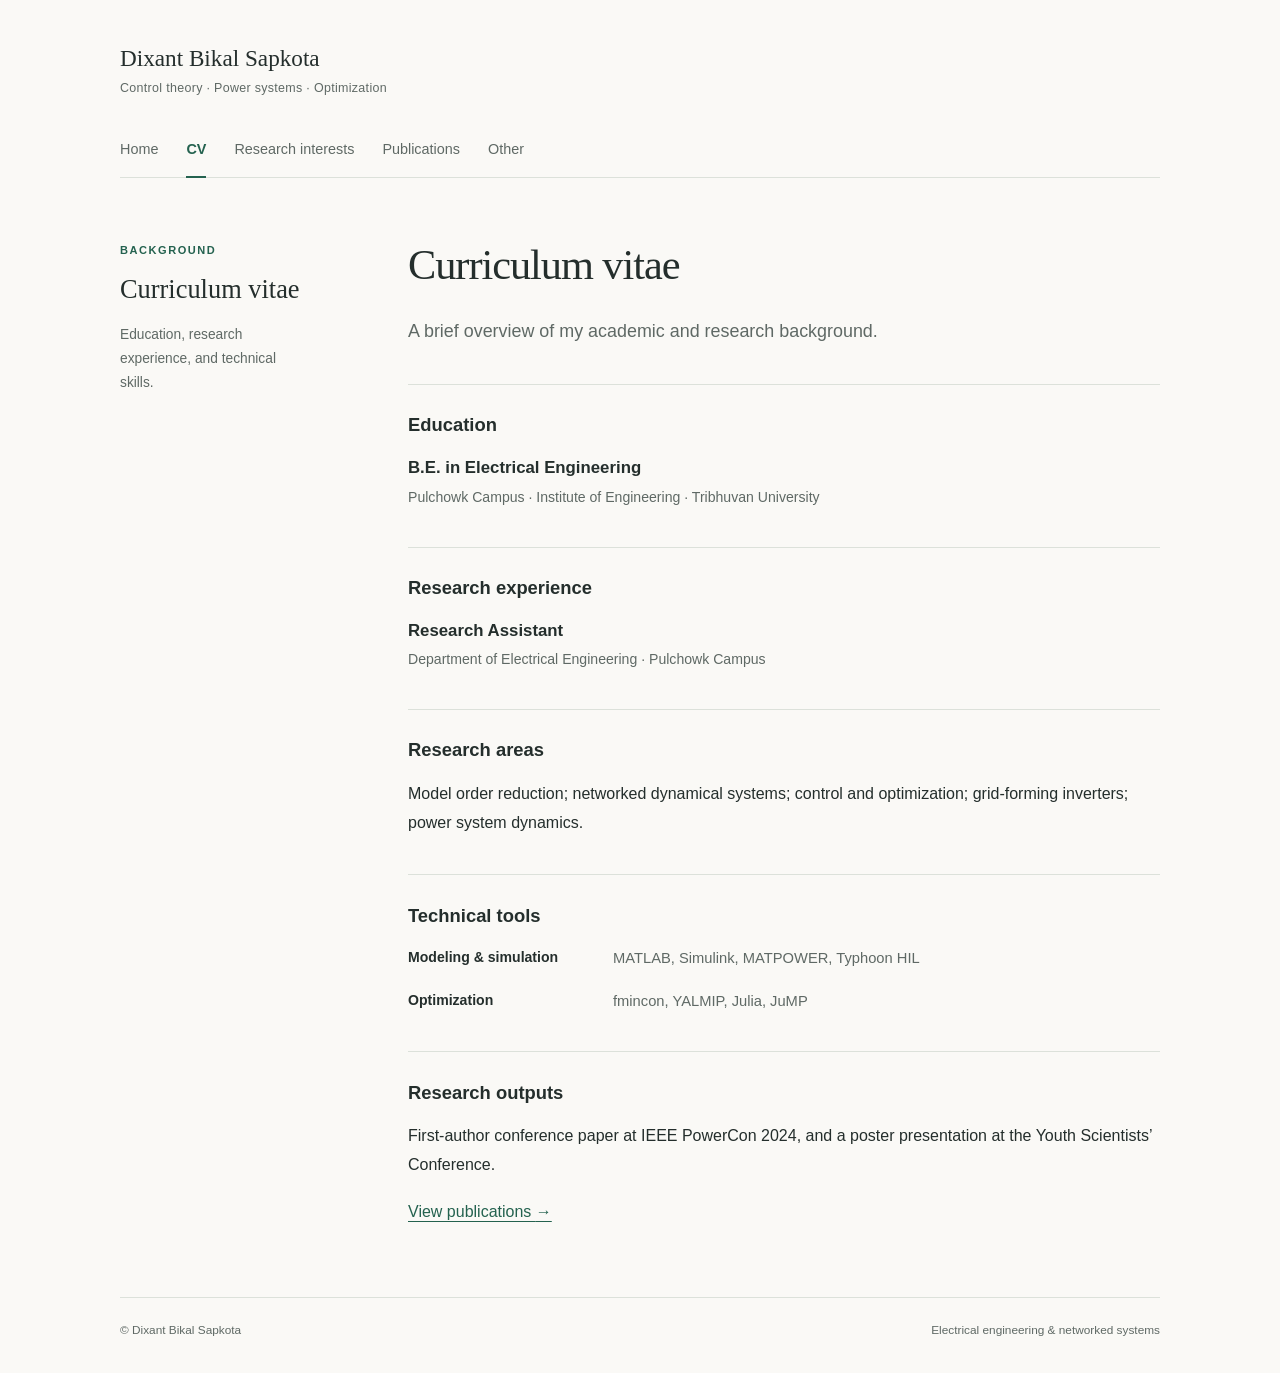
==== cv.html @ 137d362a "simpler website-research" ====
<!doctype html>
<html lang="en">
<head>
  <meta charset="utf-8">
  <meta name="viewport" content="width=device-width, initial-scale=1">
  <meta name="description" content="Education, research experience, and technical background of Dixant Bikal Sapkota.">
  <meta name="author" content="Dixant Bikal Sapkota">
  <meta name="theme-color" content="#faf9f6">
  <title>CV | Dixant Bikal Sapkota</title>
  <link rel="stylesheet" href="styles.css">
</head>
<body>
  <a class="skip-link" href="#main">Skip to content</a>
  <div class="site-shell">
    <header class="site-header">
      <a class="site-name" href="index.html">Dixant Bikal Sapkota<span class="site-subtitle">Control theory · Power systems · Optimization</span></a>
      <nav class="site-nav" aria-label="Main navigation">
        <a href="index.html">Home</a>
        <a href="cv.html" aria-current="page">CV</a>
        <a href="research.html">Research interests</a>
        <a href="publications.html">Publications</a>
        <a href="other.html">Other</a>
      </nav>
    </header>
    <main id="main" class="page-layout" tabindex="-1">
      <aside class="sidebar" aria-label="Page introduction">
        <p class="eyebrow">Background</p>
        <p class="sidebar-heading">Curriculum vitae</p>
        <p class="sidebar-text">Education, research experience, and technical skills.</p>
        <!-- EDIT: Upload files/cv.pdf and uncomment the link below.
        <a class="button" href="files/cv.pdf">Download CV (PDF) <span aria-hidden="true">↓</span></a>
        -->
      </aside>
      <div class="page-content">
        <h1>Curriculum vitae</h1>
        <p class="lead">A brief overview of my academic and research background.</p>
        <!-- EDIT: Add your current academic position and degree here, with dates. -->
        <section class="section" aria-labelledby="education-title">
          <h2 id="education-title">Education</h2>
          <div class="entry">
            <h3>B.E. in Electrical Engineering</h3>
            <p class="entry-meta">Pulchowk Campus · Institute of Engineering · Tribhuvan University</p>
            <!-- EDIT: Add attendance or graduation dates. -->
          </div>
        </section>
        <section class="section" aria-labelledby="experience-title">
          <h2 id="experience-title">Research experience</h2>
          <div class="entry">
            <h3>Research Assistant</h3>
            <p class="entry-meta">Department of Electrical Engineering · Pulchowk Campus</p>
            <!-- EDIT: Add verified start/end dates and responsibilities. -->
          </div>
        </section>
        <section class="section" aria-labelledby="areas-title">
          <h2 id="areas-title">Research areas</h2>
          <p>Model order reduction; networked dynamical systems; control and optimization; grid-forming inverters; power system dynamics.</p>
        </section>
        <section class="section" aria-labelledby="skills-title">
          <h2 id="skills-title">Technical tools</h2>
          <dl class="details-list">
            <div><dt>Modeling &amp; simulation</dt><dd>MATLAB, Simulink, MATPOWER, Typhoon HIL</dd></div>
            <div><dt>Optimization</dt><dd>fmincon, YALMIP, Julia, JuMP</dd></div>
          </dl>
        </section>
        <section class="section" aria-labelledby="outputs-title">
          <h2 id="outputs-title">Research outputs</h2>
          <p>First-author conference paper at IEEE PowerCon 2024, and a poster presentation at the Youth Scientists’ Conference.</p>
          <a href="publications.html">View publications <span aria-hidden="true">→</span></a>
        </section>
      </div>
    </main>
    <footer class="site-footer">
      <span>© Dixant Bikal Sapkota</span>
      <span>Electrical engineering &amp; networked systems</span>
      <!-- Optional: replace the second span with an email or academic profile link. -->
    </footer>
  </div>
</body>
</html>
---- styles.css ----
/* Shared styles for every page. No frameworks, external fonts, or JavaScript.
   Change the colors below to personalize the site. */
:root {
  --background: #faf9f6;
  --text: #242e2c;
  --muted: #5f6965;
  --accent: #24624f;
  --accent-dark: #184a3b;
  --line: #dce1da;
  --tint: #eef2eb;
}

* { box-sizing: border-box; }
html { scroll-padding-top: 1.5rem; }
body {
  margin: 0;
  background: var(--background);
  color: var(--text);
  font-family: -apple-system, BlinkMacSystemFont, "Segoe UI", Arial, sans-serif;
  font-size: 16px;
  line-height: 1.8;
  -webkit-font-smoothing: antialiased;
}
::selection { background: #dce9de; color: var(--text); }
a { color: var(--accent); text-underline-offset: 4px; }
a:hover { color: var(--accent-dark); }
a:focus-visible {
  outline: 2px solid var(--accent);
  outline-offset: 5px;
  border-radius: 2px;
}
p { margin: 0 0 1.15rem; }
strong { font-weight: 600; }
h1, h2, h3 { margin: 0; font-weight: 500; }
h1, .site-name, .profile-name, .sidebar-heading {
  font-family: Georgia, "Times New Roman", serif;
}
h1 {
  margin-bottom: 1.5rem;
  font-size: clamp(2rem, 3.4vw, 2.65rem);
  line-height: 1.25;
  letter-spacing: -.025em;
  text-wrap: balance;
}
h1 em { color: var(--accent); font-weight: 400; }
h2 { margin-bottom: 1rem; font-size: 1.15rem; font-weight: 650; line-height: 1.5; }
h3 { margin-bottom: .35rem; font-size: 1.05rem; font-weight: 600; line-height: 1.5; }
sub { line-height: 0; }
.site-shell { width: min(1040px, calc(100% - 80px)); margin: 0 auto; }
.site-header { padding: 42px 0 0; border-bottom: 1px solid var(--line); }
.site-name { display: inline-block; color: var(--text); font-size: 1.45rem; line-height: 1.4; text-decoration: none; }
.site-name:hover { color: var(--accent); }
.site-subtitle {
  display: block;
  margin-top: .3rem;
  color: var(--muted);
  font-family: -apple-system, BlinkMacSystemFont, "Segoe UI", Arial, sans-serif;
  font-size: .78rem;
  letter-spacing: .025em;
  line-height: 1.6;
}
.site-nav { display: flex; flex-wrap: wrap; gap: 8px 28px; margin-top: 25px; }
.site-nav a { position: relative; padding: 10px 0 14px; color: var(--muted); font-size: .9rem; text-decoration: none; }
.site-nav a:hover, .site-nav a[aria-current="page"] { color: var(--accent); }
.site-nav a[aria-current="page"] { font-weight: 600; }
.site-nav a[aria-current="page"]::after { position: absolute; right: 0; bottom: -1px; left: 0; height: 2px; background: var(--accent); content: ""; }
.page-layout { display: grid; grid-template-columns: 220px minmax(0, 1fr); gap: 68px; padding: 60px 0 70px; min-height: 62vh; }
.sidebar { padding-top: 4px; }
.monogram {
  display: grid;
  place-items: center;
  width: 112px;
  height: 112px;
  margin-bottom: 27px;
  border: 1px solid #d6dfd2;
  border-radius: 50%;
  background: var(--tint);
  color: var(--accent);
  font-family: Georgia, "Times New Roman", serif;
  font-size: 2.35rem;
  letter-spacing: -.035em;
}
.profile-photo { display: block; width: 176px; max-width: 100%; height: 176px; margin-bottom: 27px; border-radius: 8px; object-fit: cover; }
.eyebrow { margin-bottom: .8rem; color: var(--accent); font-size: .69rem; font-weight: 650; letter-spacing: .14em; line-height: 1.6; text-transform: uppercase; }
.profile-name { margin-bottom: .85rem; font-size: 1.75rem; line-height: 1.25; letter-spacing: -.02em; }
.sidebar-heading { margin-bottom: 1rem; font-size: 1.65rem; line-height: 1.3; }
.sidebar-text { max-width: 23ch; color: var(--muted); font-size: .86rem; line-height: 1.75; }
.page-content { min-width: 0; }
.lead { color: var(--muted); font-size: 1.12rem; line-height: 1.8; }
.link-row { display: flex; flex-wrap: wrap; align-items: center; gap: 15px 25px; margin: 1.9rem 0 2.5rem; }
.button { display: inline-flex; align-items: center; justify-content: space-between; gap: 16px; padding: 9px 16px; border: 1px solid var(--accent); border-radius: 4px; color: var(--accent); font-size: .86rem; font-weight: 600; text-decoration: none; }
.button:hover { background: var(--accent); color: #fff; }
.text-link { font-size: .9rem; }
.focus-note { padding: 1.35rem 1.5rem; border-left: 2px solid var(--accent); background: var(--tint); }
.focus-note h2 { margin-bottom: .45rem; color: var(--accent-dark); font-size: .9rem; }
.focus-note p { margin: 0; color: var(--muted); font-size: .9rem; line-height: 1.8; }
.section { margin-top: 2.3rem; padding-top: 1.65rem; border-top: 1px solid var(--line); }
.entry + .entry { margin-top: 1.6rem; }
.entry-meta { margin-bottom: .7rem; color: var(--muted); font-size: .88rem; line-height: 1.7; }
.topic-list, .question-list { margin: .8rem 0 0; padding-left: 1.3rem; }
.topic-list li, .question-list li { padding-left: .35rem; margin-bottom: .75rem; }
.topic-list li::marker, .question-list li::marker { color: var(--accent); }
.details-list { margin: 0; }
.details-list > div { display: grid; grid-template-columns: 185px minmax(0, 1fr); gap: 20px; margin-bottom: 1rem; }
.details-list dt { font-size: .88rem; font-weight: 600; }
.details-list dd { margin: 0; color: var(--muted); font-size: .92rem; }
.publication { display: grid; grid-template-columns: 52px minmax(0, 1fr); gap: 22px; }
.publication + .publication { margin-top: 2rem; }
.publication-year { padding-top: .1rem; color: var(--accent); font-size: .84rem; font-weight: 600; }
.publication p:last-child { margin-bottom: 0; }
.publication-links { display: flex; flex-wrap: wrap; gap: 18px; margin-top: .8rem; font-size: .85rem; }
.end-link { margin: 2.5rem 0 0; font-size: .9rem; }
.site-footer { display: flex; flex-wrap: wrap; justify-content: space-between; gap: 8px 24px; padding: 22px 0 32px; border-top: 1px solid var(--line); color: var(--muted); font-size: .74rem; }
.skip-link { position: fixed; top: 12px; left: 12px; z-index: 10; padding: 8px 16px; transform: translateY(-180%); background: var(--background); border: 1px solid var(--accent); }
.skip-link:focus { transform: translateY(0); }

@media (max-width: 800px) {
  .site-shell { width: calc(100% - 48px); }
  .page-layout { grid-template-columns: 170px minmax(0, 1fr); gap: 35px; }
  .sidebar-heading { font-size: 1.4rem; }
  .details-list > div { grid-template-columns: 1fr; gap: 2px; }
}
@media (max-width: 600px) {
  .site-shell { width: calc(100% - 40px); }
  .site-header { padding-top: 28px; }
  .site-name { font-size: 1.3rem; }
  .site-subtitle { font-size: .7rem; }
  .site-nav { gap: 2px 22px; margin-top: 18px; }
  .site-nav a { font-size: .82rem; padding: 9px 0 11px; }
  .page-layout { grid-template-columns: 1fr; gap: 30px; padding: 34px 0 46px; }
  .sidebar { padding: 0 0 25px; border-bottom: 1px solid var(--line); }
  .sidebar-text { max-width: 40ch; margin-bottom: 0; }
  .monogram { float: right; width: 74px; height: 74px; margin: 0 0 10px 18px; font-size: 1.65rem; }
  .profile-name { font-size: 1.5rem; }
  .profile-name br { display: none; }
  .profile-name br::after { content: " "; }
  .profile-photo { float: right; width: 86px; height: 100px; margin: 0 0 12px 16px; }
  h1 { font-size: 2rem; }
  .lead { font-size: 1.05rem; }
  .section { margin-top: 1.8rem; padding-top: 1.4rem; }
  .publication { grid-template-columns: 1fr; gap: 5px; }
  .focus-note { padding: 1rem 1.2rem; }
  .site-footer { flex-direction: column; }
}

@media print {
  body { background: #fff; color: #000; font-size: 11pt; }
  .site-shell { width: 100%; }
  .site-header { padding-top: 0; }
  .site-nav, .sidebar, .skip-link, .link-row, .end-link { display: none; }
  .page-layout { display: block; padding: 24px 0; min-height: 0; }
  .site-footer { padding: 12px 0; }
  h1 { font-size: 24pt; }
  h2, h3 { break-after: avoid; }
  .entry, .publication { break-inside: avoid; }
  a { color: inherit; }
}
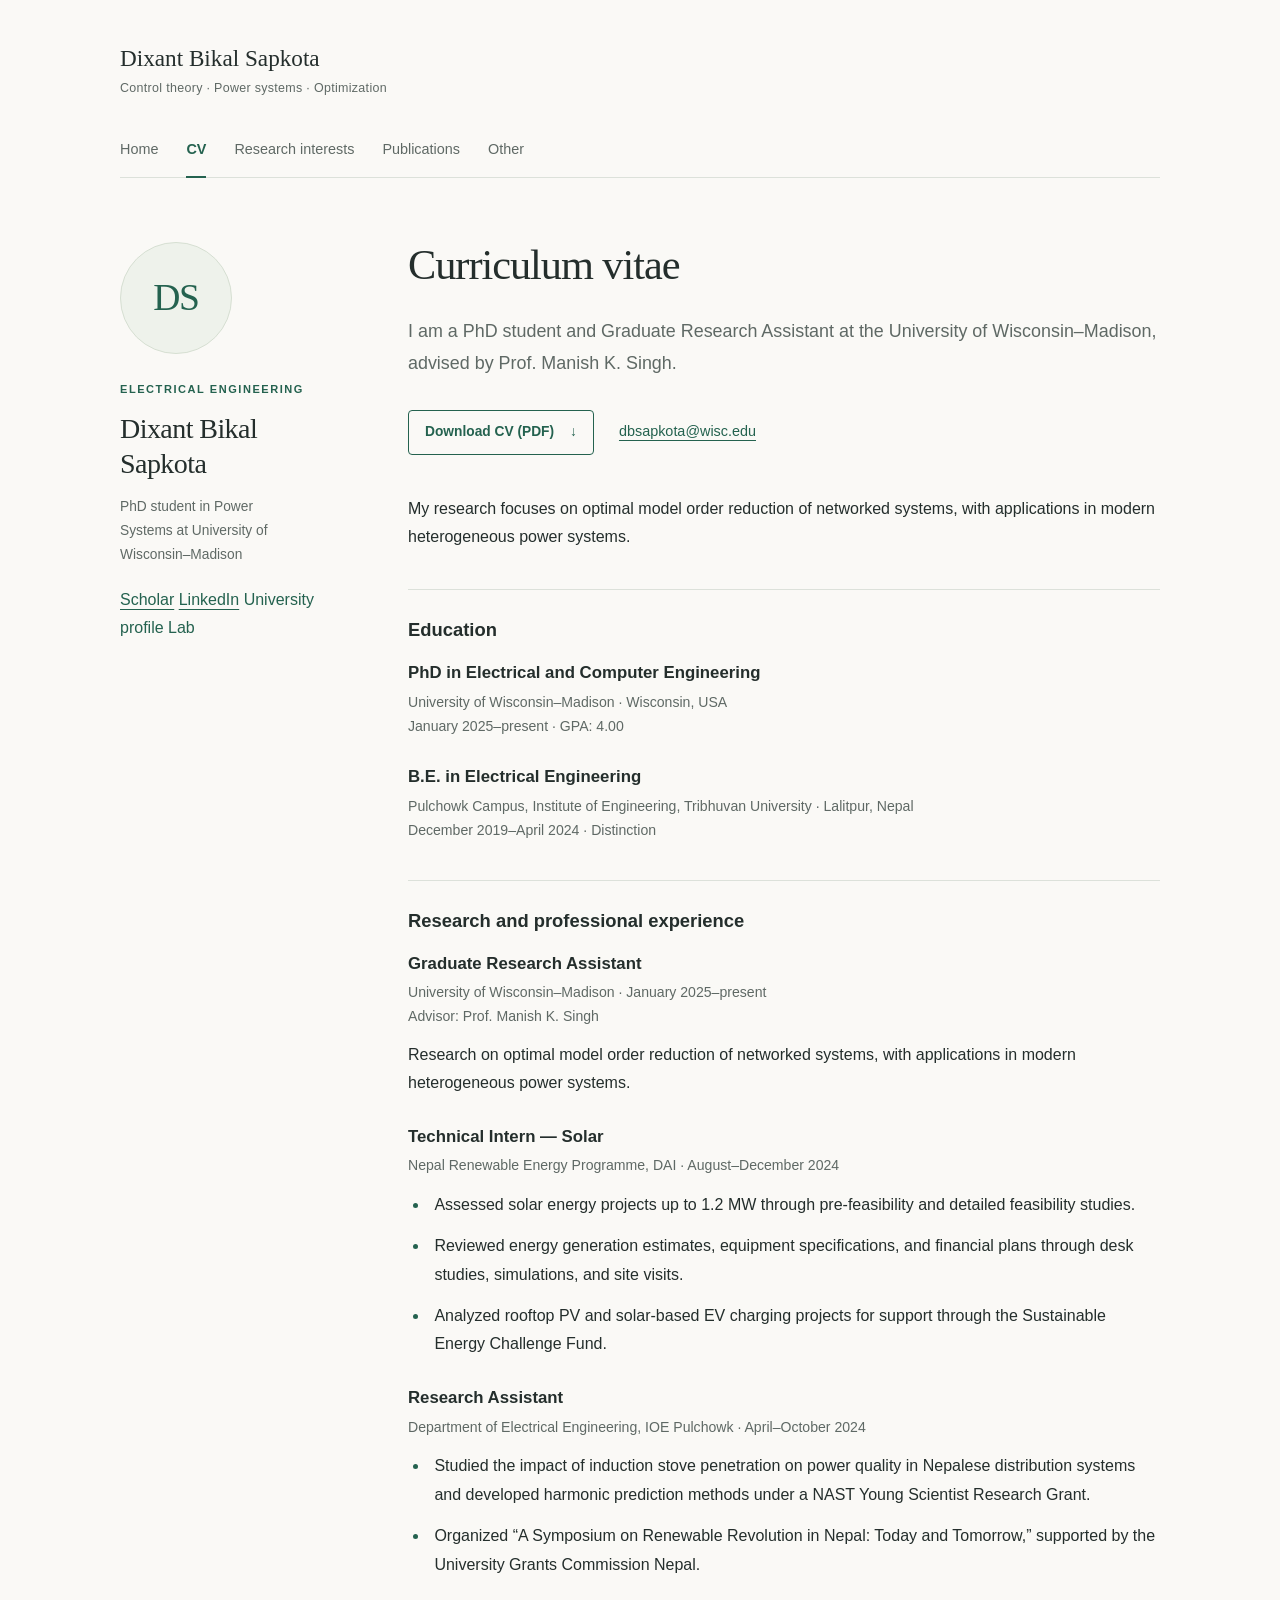
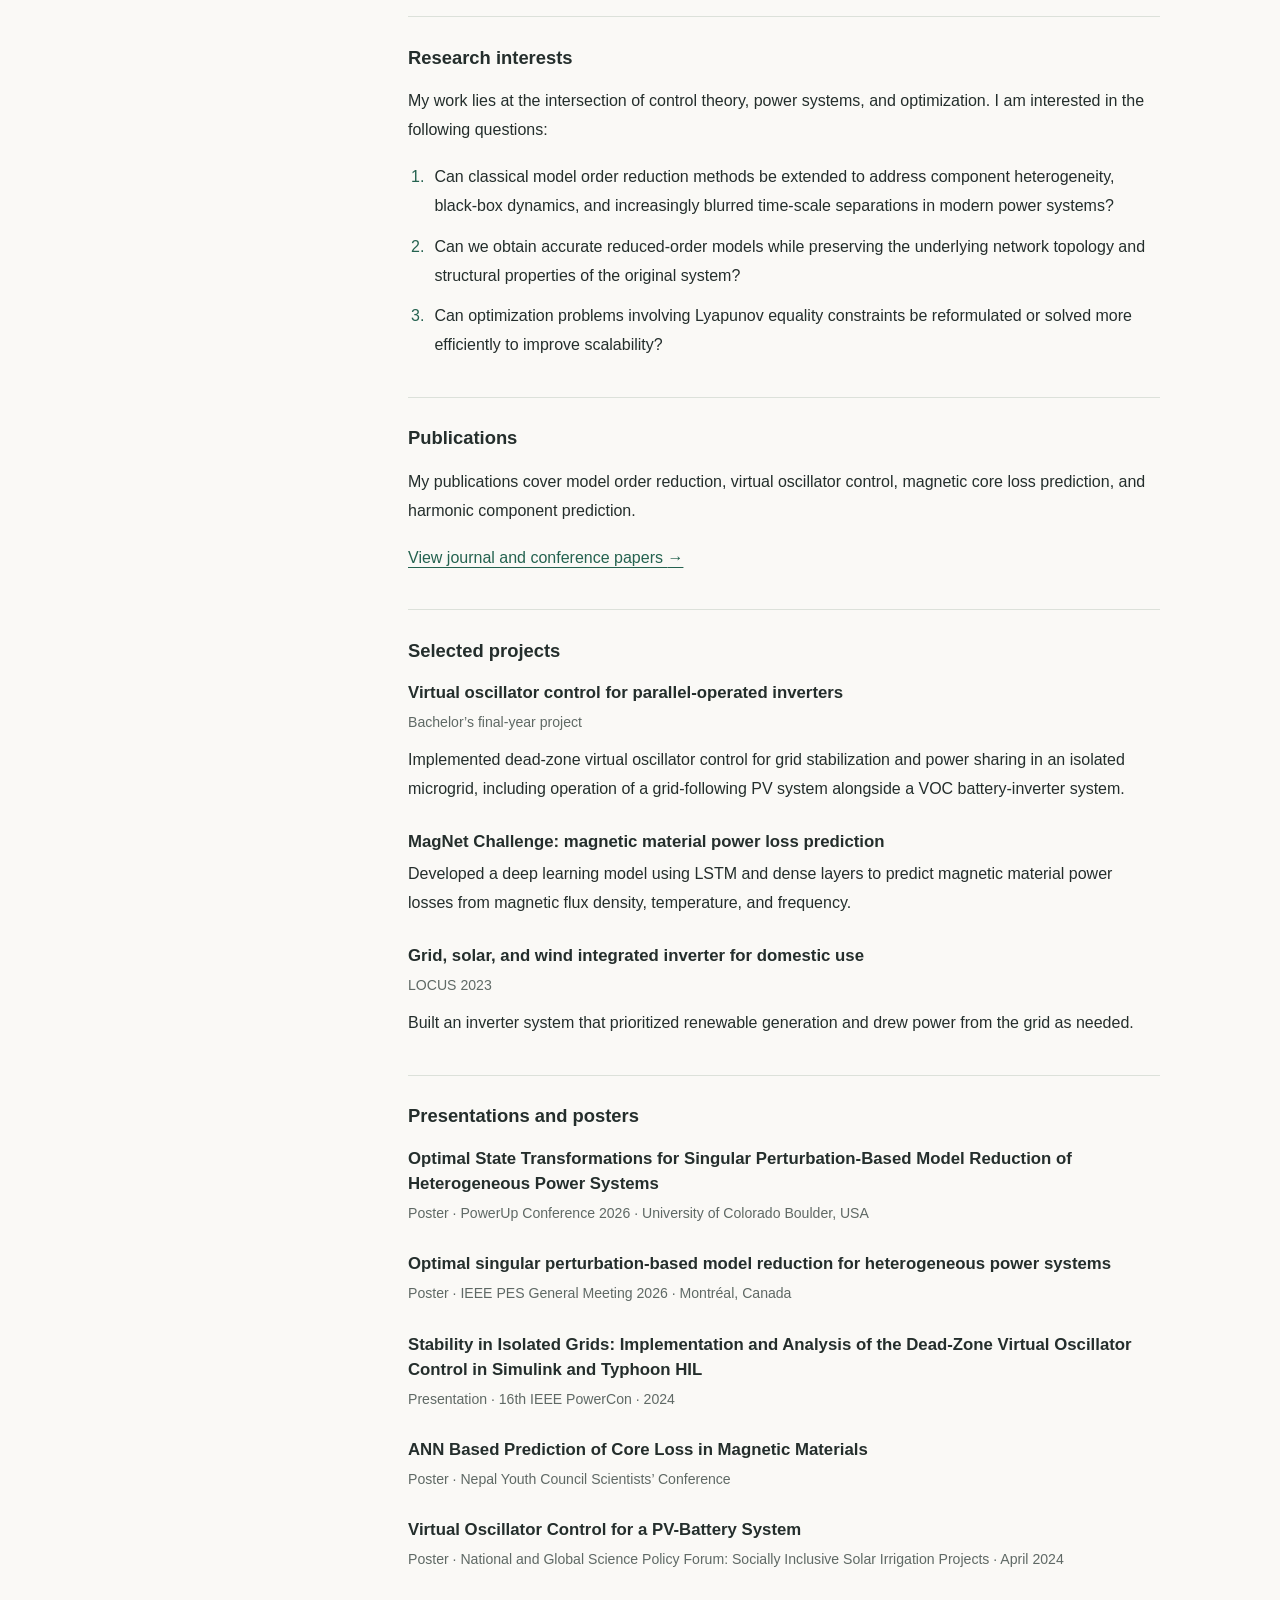
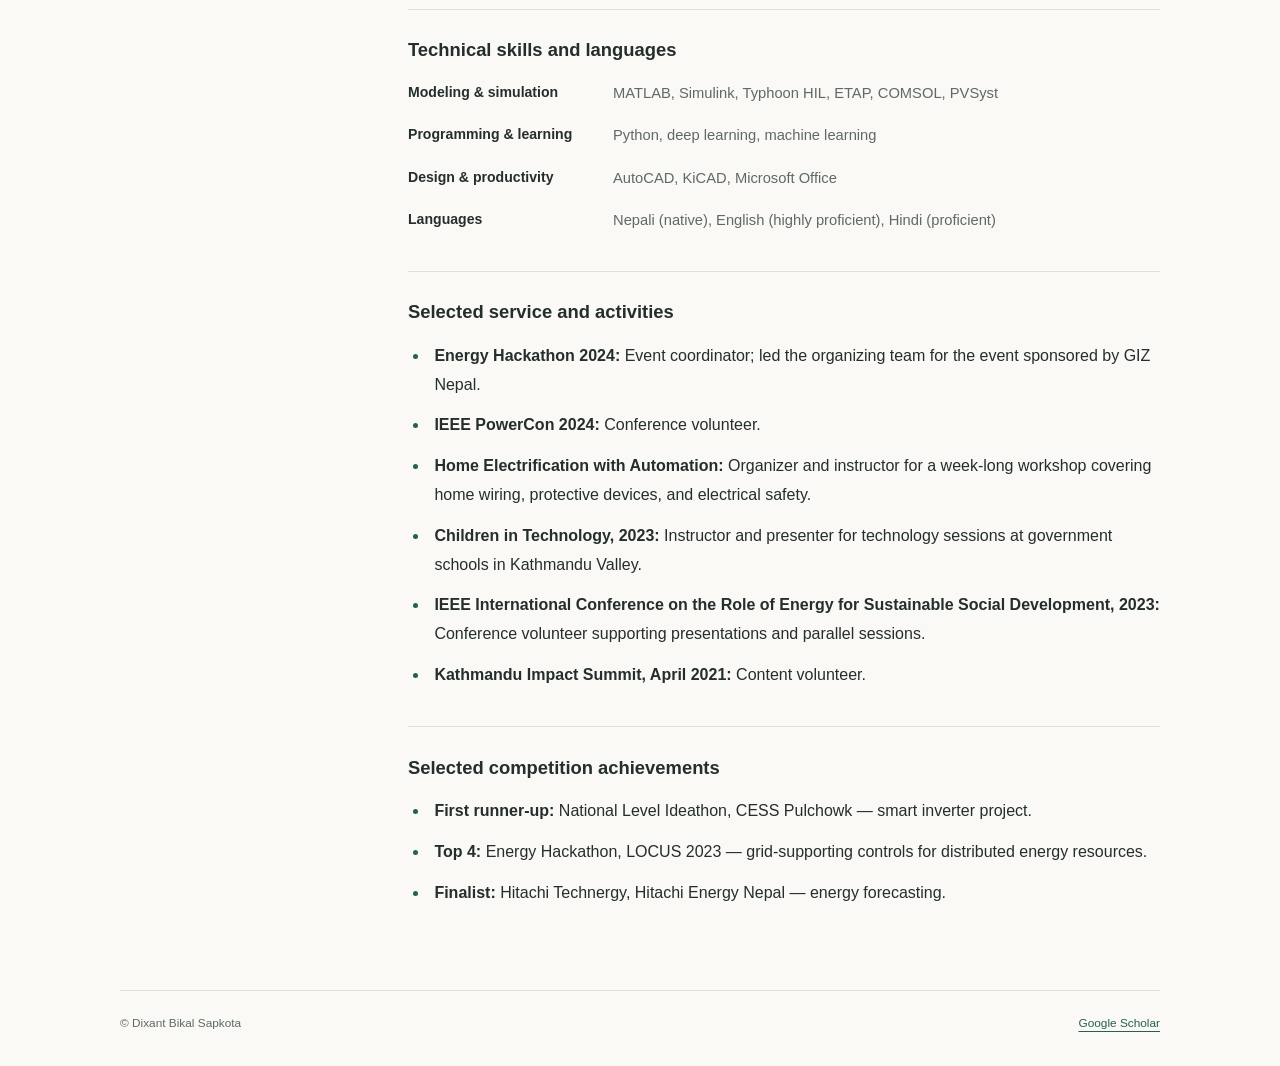
==== commit e298e273: "Cv and publications updated" ====
--- a/cv.html
+++ b/cv.html
@@ -3,7 +3,7 @@
 <head>
   <meta charset="utf-8">
   <meta name="viewport" content="width=device-width, initial-scale=1">
-  <meta name="description" content="Education, research experience, and technical background of Dixant Bikal Sapkota.">
+  <meta name="description" content="CV of Dixant Bikal Sapkota, PhD student and Graduate Research Assistant at the University of Wisconsin–Madison.">
   <meta name="author" content="Dixant Bikal Sapkota">
   <meta name="theme-color" content="#faf9f6">
   <title>CV | Dixant Bikal Sapkota</title>
@@ -23,56 +23,153 @@
       </nav>
     </header>
     <main id="main" class="page-layout" tabindex="-1">
-      <aside class="sidebar" aria-label="Page introduction">
-        <p class="eyebrow">Background</p>
-        <p class="sidebar-heading">Curriculum vitae</p>
-        <p class="sidebar-text">Education, research experience, and technical skills.</p>
-        <!-- EDIT: Upload files/cv.pdf and uncomment the link below.
-        <a class="button" href="files/cv.pdf">Download CV (PDF) <span aria-hidden="true">↓</span></a>
-        -->
+      <aside class="sidebar" aria-label="About Dixant Bikal Sapkota">
+        <div class="monogram" aria-hidden="true">DS</div>
+        <p class="eyebrow">Electrical engineering</p>
+        <p class="profile-name">Dixant Bikal<br> Sapkota</p>
+        <p class="sidebar-text">PhD student in Power Systems at University of Wisconsin–Madison</p>
+        <nav class="profile-links" aria-label="Academic profiles">
+          <a href="https://scholar.google.com/citations?user=Jhl7F5cAAAAJ&amp;hl=en">Scholar</a>
+          <a href="https://www.linkedin.com/in/dixantbsapkota/">LinkedIn</a>
+          <!-- EDIT: Add href="YOUR_UNIVERSITY_PROFILE_URL" to the next anchor.
+          Remove class="placeholder-link", role="link", aria-disabled, and title. -->
+          <a class="placeholder-link" role="link" aria-disabled="true" title="Add your UW–Madison profile URL">University profile</a>
+          <!-- EDIT: Add href="YOUR_LAB_URL" to the next anchor.
+          Remove class="placeholder-link", role="link", aria-disabled, and title. -->
+          <a class="placeholder-link" role="link" aria-disabled="true" title="Add your lab URL">Lab</a>
+        </nav>
+        <!-- Optional photo: replace the monogram with
+        <img class="profile-photo" src="images/profile.jpg" alt="Dixant Bikal Sapkota" width="176" height="176">
+        and upload images/profile.jpg. -->
       </aside>
       <div class="page-content">
         <h1>Curriculum vitae</h1>
-        <p class="lead">A brief overview of my academic and research background.</p>
-        <!-- EDIT: Add your current academic position and degree here, with dates. -->
+        <p class="lead">I am a PhD student and Graduate Research Assistant at the University of Wisconsin–Madison, advised by Prof. Manish K. Singh.</p>
+        <div class="link-row"><a class="button" href="files/cv.pdf">Download CV (PDF) <span aria-hidden="true">↓</span></a> <a class="text-link" href="mailto:dbsapkota@wisc.edu">dbsapkota@wisc.edu</a></div>
+        <p>My research focuses on optimal model order reduction of networked systems, with applications in modern heterogeneous power systems.</p>
         <section class="section" aria-labelledby="education-title">
           <h2 id="education-title">Education</h2>
           <div class="entry">
+            <h3>PhD in Electrical and Computer Engineering</h3>
+            <p class="entry-meta">University of Wisconsin–Madison · Wisconsin, USA<br>January 2025–present · GPA: 4.00</p>
+          </div>
+          <div class="entry">
             <h3>B.E. in Electrical Engineering</h3>
-            <p class="entry-meta">Pulchowk Campus · Institute of Engineering · Tribhuvan University</p>
-            <!-- EDIT: Add attendance or graduation dates. -->
+            <p class="entry-meta">Pulchowk Campus, Institute of Engineering, Tribhuvan University · Lalitpur, Nepal<br>December 2019–April 2024 · Distinction</p>
           </div>
         </section>
         <section class="section" aria-labelledby="experience-title">
-          <h2 id="experience-title">Research experience</h2>
+          <h2 id="experience-title">Research and professional experience</h2>
+          <div class="entry">
+            <h3>Graduate Research Assistant</h3>
+            <p class="entry-meta">University of Wisconsin–Madison · January 2025–present<br>Advisor: Prof. Manish K. Singh</p>
+            <p>Research on optimal model order reduction of networked systems, with applications in modern heterogeneous power systems.</p>
+          </div>
+          <div class="entry">
+            <h3>Technical Intern — Solar</h3>
+            <p class="entry-meta">Nepal Renewable Energy Programme, DAI · August–December 2024</p>
+            <ul class="topic-list">
+              <li>Assessed solar energy projects up to 1.2 MW through pre-feasibility and detailed feasibility studies.</li>
+              <li>Reviewed energy generation estimates, equipment specifications, and financial plans through desk studies, simulations, and site visits.</li>
+              <li>Analyzed rooftop PV and solar-based EV charging projects for support through the Sustainable Energy Challenge Fund.</li>
+            </ul>
+          </div>
           <div class="entry">
             <h3>Research Assistant</h3>
-            <p class="entry-meta">Department of Electrical Engineering · Pulchowk Campus</p>
-            <!-- EDIT: Add verified start/end dates and responsibilities. -->
+            <p class="entry-meta">Department of Electrical Engineering, IOE Pulchowk · April–October 2024</p>
+            <ul class="topic-list">
+              <li>Studied the impact of induction stove penetration on power quality in Nepalese distribution systems and developed harmonic prediction methods under a NAST Young Scientist Research Grant.</li>
+              <li>Organized “A Symposium on Renewable Revolution in Nepal: Today and Tomorrow,” supported by the University Grants Commission Nepal.</li>
+            </ul>
           </div>
         </section>
-        <section class="section" aria-labelledby="areas-title">
-          <h2 id="areas-title">Research areas</h2>
-          <p>Model order reduction; networked dynamical systems; control and optimization; grid-forming inverters; power system dynamics.</p>
+        <section class="section" aria-labelledby="research-title">
+          <h2 id="research-title">Research interests</h2>
+          <p>My work lies at the intersection of control theory, power systems, and optimization. I am interested in the following questions:</p>
+          <ol class="question-list">
+            <li>Can classical model order reduction methods be extended to address component heterogeneity, black-box dynamics, and increasingly blurred time-scale separations in modern power systems?</li>
+            <li>Can we obtain accurate reduced-order models while preserving the underlying network topology and structural properties of the original system?</li>
+            <li>Can optimization problems involving Lyapunov equality constraints be reformulated or solved more efficiently to improve scalability?</li>
+          </ol>
+        </section>
+        <section class="section" aria-labelledby="publications-title">
+          <h2 id="publications-title">Publications</h2>
+          <p>My publications cover model order reduction, virtual oscillator control, magnetic core loss prediction, and harmonic component prediction.</p>
+          <a href="publications.html">View journal and conference papers <span aria-hidden="true">→</span></a>
+        </section>
+        <section class="section" aria-labelledby="projects-title">
+          <h2 id="projects-title">Selected projects</h2>
+          <div class="entry">
+            <h3>Virtual oscillator control for parallel-operated inverters</h3>
+            <p class="entry-meta">Bachelor’s final-year project</p>
+            <p>Implemented dead-zone virtual oscillator control for grid stabilization and power sharing in an isolated microgrid, including operation of a grid-following PV system alongside a VOC battery-inverter system.</p>
+          </div>
+          <div class="entry">
+            <h3>MagNet Challenge: magnetic material power loss prediction</h3>
+            <p>Developed a deep learning model using LSTM and dense layers to predict magnetic material power losses from magnetic flux density, temperature, and frequency.</p>
+          </div>
+          <div class="entry">
+            <h3>Grid, solar, and wind integrated inverter for domestic use</h3>
+            <p class="entry-meta">LOCUS 2023</p>
+            <p>Built an inverter system that prioritized renewable generation and drew power from the grid as needed.</p>
+          </div>
+        </section>
+        <section class="section" aria-labelledby="presentations-title">
+          <h2 id="presentations-title">Presentations and posters</h2>
+          <div class="entry">
+            <h3>Optimal State Transformations for Singular Perturbation-Based Model Reduction of Heterogeneous Power Systems</h3>
+            <p class="entry-meta">Poster · PowerUp Conference 2026 · University of Colorado Boulder, USA</p>
+          </div>
+          <div class="entry">
+            <h3>Optimal singular perturbation-based model reduction for heterogeneous power systems</h3>
+            <p class="entry-meta">Poster · IEEE PES General Meeting 2026 · Montréal, Canada</p>
+          </div>
+          <div class="entry">
+            <h3>Stability in Isolated Grids: Implementation and Analysis of the Dead-Zone Virtual Oscillator Control in Simulink and Typhoon HIL</h3>
+            <p class="entry-meta">Presentation · 16th IEEE PowerCon · 2024</p>
+          </div>
+          <div class="entry">
+            <h3>ANN Based Prediction of Core Loss in Magnetic Materials</h3>
+            <p class="entry-meta">Poster · Nepal Youth Council Scientists’ Conference</p>
+          </div>
+          <div class="entry">
+            <h3>Virtual Oscillator Control for a PV-Battery System</h3>
+            <p class="entry-meta">Poster · National and Global Science Policy Forum: Socially Inclusive Solar Irrigation Projects · April 2024</p>
+          </div>
         </section>
         <section class="section" aria-labelledby="skills-title">
-          <h2 id="skills-title">Technical tools</h2>
+          <h2 id="skills-title">Technical skills and languages</h2>
           <dl class="details-list">
-            <div><dt>Modeling &amp; simulation</dt><dd>MATLAB, Simulink, MATPOWER, Typhoon HIL</dd></div>
-            <div><dt>Optimization</dt><dd>fmincon, YALMIP, Julia, JuMP</dd></div>
+            <div><dt>Modeling &amp; simulation</dt><dd>MATLAB, Simulink, Typhoon HIL, ETAP, COMSOL, PVSyst</dd></div>
+            <div><dt>Programming &amp; learning</dt><dd>Python, deep learning, machine learning</dd></div>
+            <div><dt>Design &amp; productivity</dt><dd>AutoCAD, KiCAD, Microsoft Office</dd></div>
+            <div><dt>Languages</dt><dd>Nepali (native), English (highly proficient), Hindi (proficient)</dd></div>
           </dl>
         </section>
-        <section class="section" aria-labelledby="outputs-title">
-          <h2 id="outputs-title">Research outputs</h2>
-          <p>First-author conference paper at IEEE PowerCon 2024, and a poster presentation at the Youth Scientists’ Conference.</p>
-          <a href="publications.html">View publications <span aria-hidden="true">→</span></a>
+        <section class="section" aria-labelledby="service-title">
+          <h2 id="service-title">Selected service and activities</h2>
+          <ul class="topic-list">
+            <li><strong>Energy Hackathon 2024:</strong> Event coordinator; led the organizing team for the event sponsored by GIZ Nepal.</li>
+            <li><strong>IEEE PowerCon 2024:</strong> Conference volunteer.</li>
+            <li><strong>Home Electrification with Automation:</strong> Organizer and instructor for a week-long workshop covering home wiring, protective devices, and electrical safety.</li>
+            <li><strong>Children in Technology, 2023:</strong> Instructor and presenter for technology sessions at government schools in Kathmandu Valley.</li>
+            <li><strong>IEEE International Conference on the Role of Energy for Sustainable Social Development, 2023:</strong> Conference volunteer supporting presentations and parallel sessions.</li>
+            <li><strong>Kathmandu Impact Summit, April 2021:</strong> Content volunteer.</li>
+          </ul>
+        </section>
+        <section class="section" aria-labelledby="awards-title">
+          <h2 id="awards-title">Selected competition achievements</h2>
+          <ul class="topic-list">
+            <li><strong>First runner-up:</strong> National Level Ideathon, CESS Pulchowk — smart inverter project.</li>
+            <li><strong>Top 4:</strong> Energy Hackathon, LOCUS 2023 — grid-supporting controls for distributed energy resources.</li>
+            <li><strong>Finalist:</strong> Hitachi Technergy, Hitachi Energy Nepal — energy forecasting.</li>
+          </ul>
         </section>
       </div>
     </main>
     <footer class="site-footer">
       <span>© Dixant Bikal Sapkota</span>
-      <span>Electrical engineering &amp; networked systems</span>
-      <!-- Optional: replace the second span with an email or academic profile link. -->
+      <a href="https://scholar.google.com/citations?user=Jhl7F5cAAAAJ&amp;hl=en">Google Scholar</a>
     </footer>
   </div>
 </body>
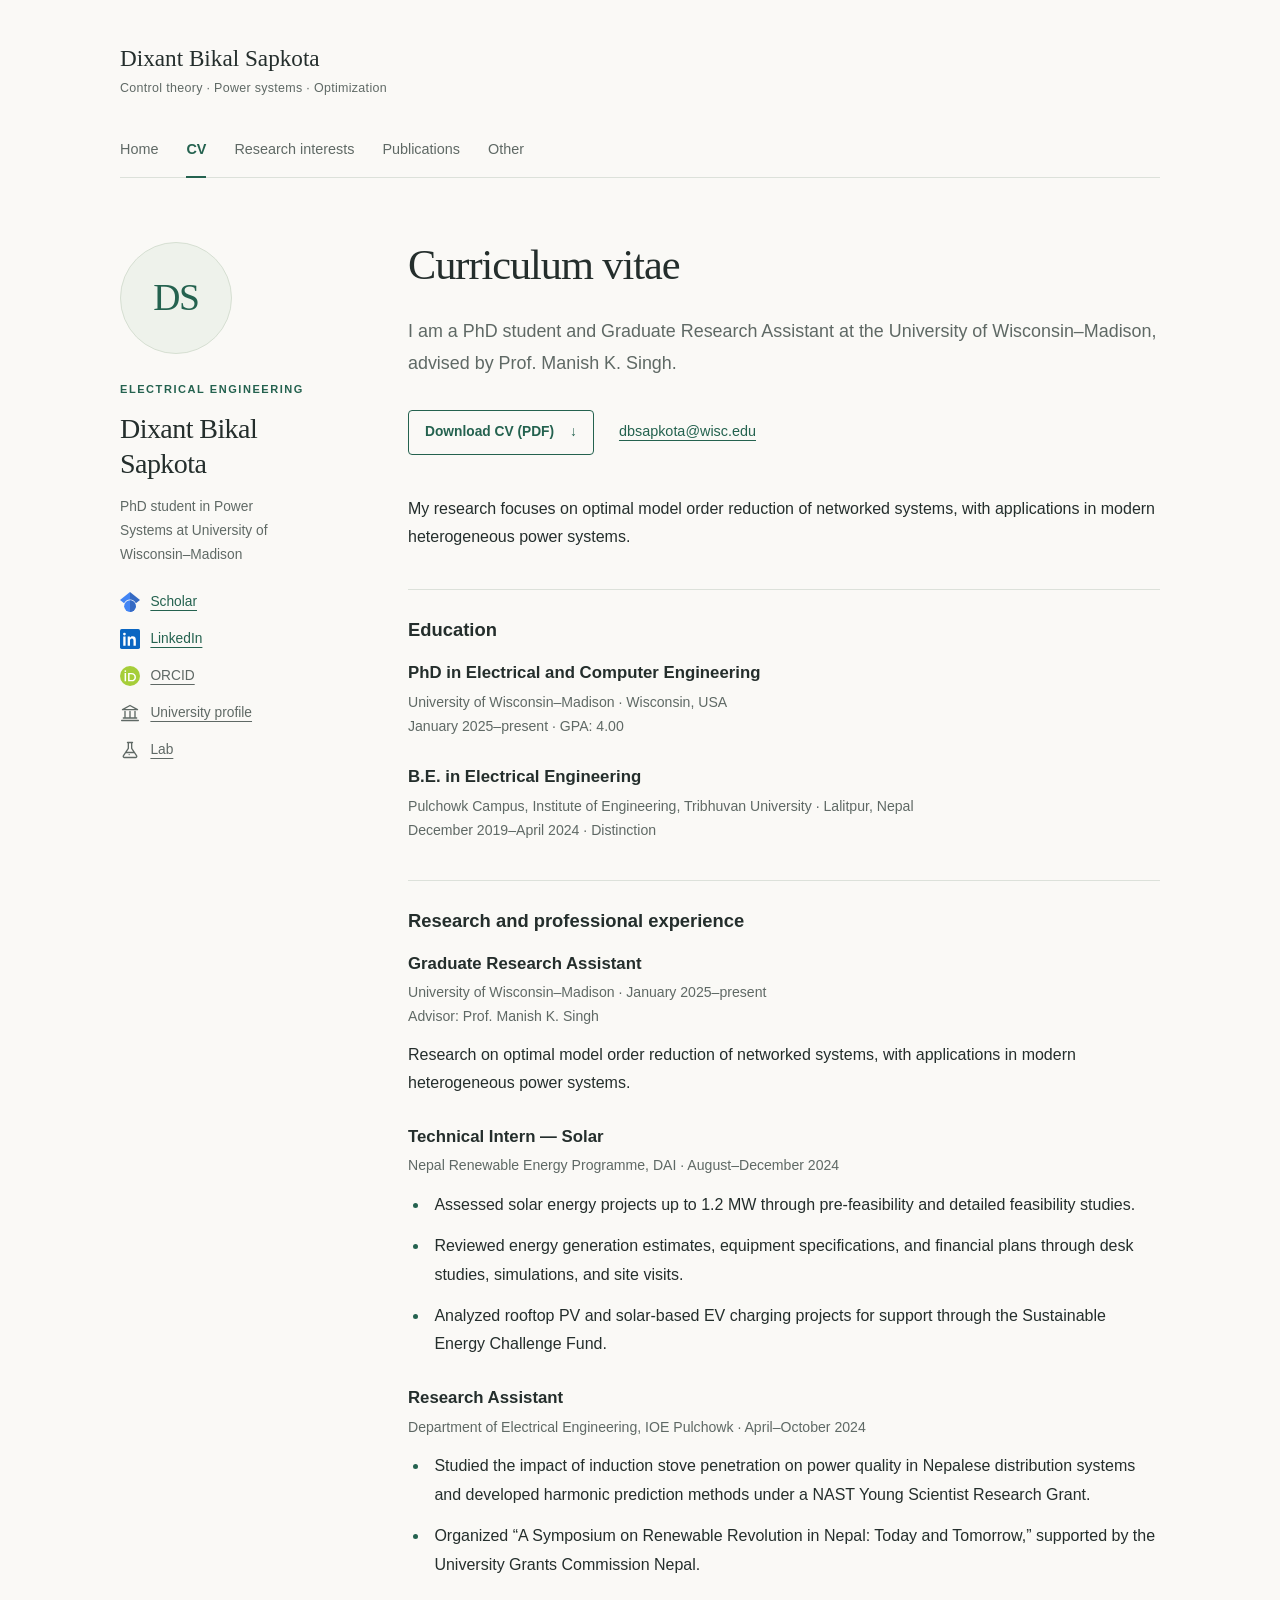
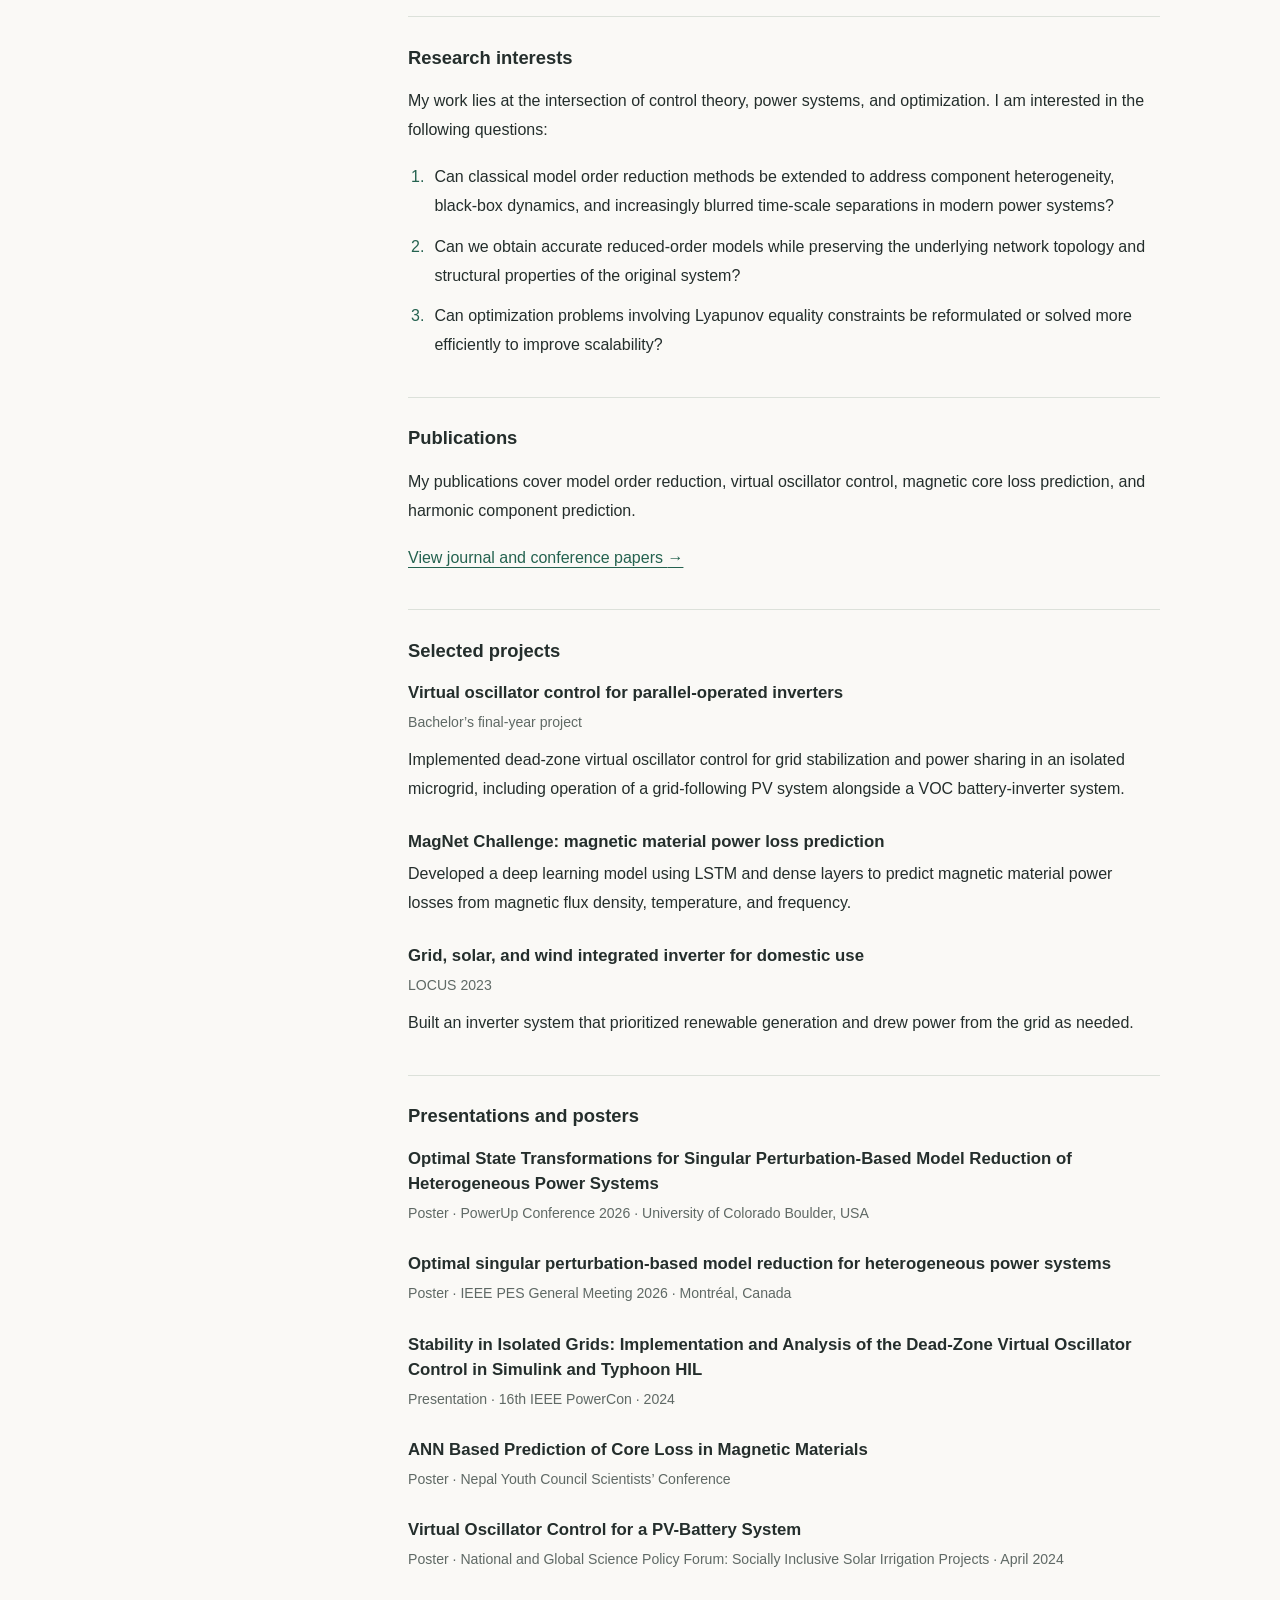
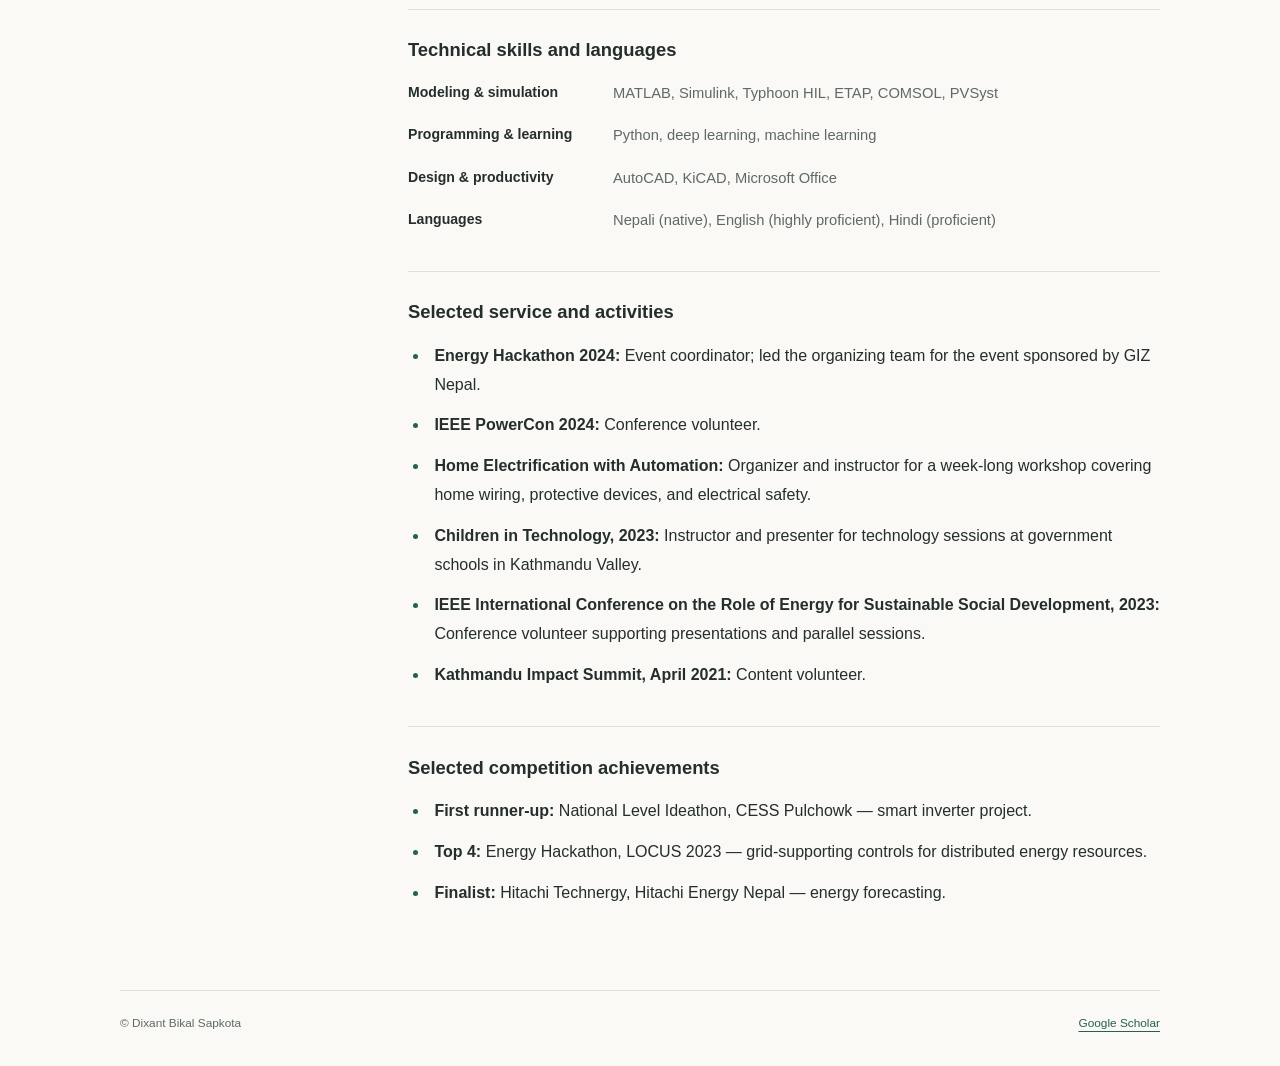
==== commit 5b626c10: "updated" ====
--- a/cv.html
+++ b/cv.html
@@ -29,14 +29,47 @@
         <p class="profile-name">Dixant Bikal<br> Sapkota</p>
         <p class="sidebar-text">PhD student in Power Systems at University of Wisconsin–Madison</p>
         <nav class="profile-links" aria-label="Academic profiles">
-          <a href="https://scholar.google.com/citations?user=Jhl7F5cAAAAJ&amp;hl=en">Scholar</a>
-          <a href="https://www.linkedin.com/in/dixantbsapkota/">LinkedIn</a>
-          <!-- EDIT: Add href="YOUR_UNIVERSITY_PROFILE_URL" to the next anchor.
-          Remove class="placeholder-link", role="link", aria-disabled, and title. -->
-          <a class="placeholder-link" role="link" aria-disabled="true" title="Add your UW–Madison profile URL">University profile</a>
-          <!-- EDIT: Add href="YOUR_LAB_URL" to the next anchor.
-          Remove class="placeholder-link", role="link", aria-disabled, and title. -->
-          <a class="placeholder-link" role="link" aria-disabled="true" title="Add your lab URL">Lab</a>
+          <ul>
+          <li>
+            <a class="profile-link" href="https://scholar.google.com/citations?user=Jhl7F5cAAAAJ&amp;hl=en">
+              <svg class="profile-link-icon" width="20" height="20" viewBox="0 0 24 24" aria-hidden="true" focusable="false"><path fill="#4285f4" d="M12 0 0 9.5l4.9 4A8 8 0 0 1 12 9V0Z"/><path fill="#356ac3" d="m12 0 12 9.5-4.9 4A8 8 0 0 0 12 9V0Z"/><circle cx="12" cy="17" r="7" fill="#4285f4"/><path fill="#356ac3" d="M12 10a7 7 0 0 1 0 14V10Z"/></svg>
+              <span>Scholar</span>
+            </a>
+          </li>
+          <li>
+            <a class="profile-link" href="https://www.linkedin.com/in/dixantbsapkota/">
+              <svg class="profile-link-icon" width="20" height="20" viewBox="0 0 24 24" aria-hidden="true" focusable="false"><rect width="24" height="24" rx="2" fill="#0a66c2"/><circle cx="5.3" cy="6" r="1.65" fill="#fff"/><path fill="#fff" d="M3.9 9h2.8v11H3.9zm5.3 0h2.7v1.5c.6-1 1.5-1.8 3.2-1.8 3 0 3.9 1.9 3.9 4.7V20h-2.8v-5.9c0-1.6-.3-2.8-1.9-2.8s-2.3 1.1-2.3 2.8V20H9.2Z"/></svg>
+              <span>LinkedIn</span>
+            </a>
+          </li>
+          <li>
+            <!-- EDIT: Add href="YOUR_ORCID_URL" to the next anchor.
+            Keep class="profile-link"; remove placeholder-link, role,
+            aria-disabled, and title when adding the real URL. -->
+            <a class="profile-link placeholder-link" role="link" aria-disabled="true" title="Add your ORCID URL">
+              <svg class="profile-link-icon" width="20" height="20" viewBox="0 0 24 24" aria-hidden="true" focusable="false"><circle cx="12" cy="12" r="12" fill="#a6ce39"/><circle cx="6.4" cy="6.1" r="1.05" fill="#fff"/><path fill="#fff" d="M5.5 8.3h1.8v10.1H5.5zm4.2 0h4.1c3.3 0 5.4 2 5.4 5.1s-2.1 5-5.4 5H9.7zm1.8 1.6v6.9h2.2c2.4 0 3.7-1.2 3.7-3.4 0-2.3-1.3-3.5-3.7-3.5Z"/></svg>
+              <span>ORCID</span>
+            </a>
+          </li>
+          <li>
+            <!-- EDIT: Add href="YOUR_UNIVERSITY_PROFILE_URL" to the next anchor.
+            Keep class="profile-link"; remove placeholder-link, role,
+            aria-disabled, and title when adding the real URL. -->
+            <a class="profile-link placeholder-link" role="link" aria-disabled="true" title="Add your University profile URL">
+              <svg class="profile-link-icon" width="20" height="20" viewBox="0 0 24 24" fill="none" stroke="currentColor" stroke-width="1.6" stroke-linecap="round" stroke-linejoin="round" aria-hidden="true" focusable="false"><path d="m3 8 9-5 9 5H3Zm-1 13h20M4 18h16M6 10v8m6-8v8m6-8v8"/></svg>
+              <span>University profile</span>
+            </a>
+          </li>
+          <li>
+            <!-- EDIT: Add href="YOUR_LAB_URL" to the next anchor.
+            Keep class="profile-link"; remove placeholder-link, role,
+            aria-disabled, and title when adding the real URL. -->
+            <a class="profile-link placeholder-link" role="link" aria-disabled="true" title="Add your Lab URL">
+              <svg class="profile-link-icon" width="20" height="20" viewBox="0 0 24 24" fill="none" stroke="currentColor" stroke-width="1.6" stroke-linecap="round" stroke-linejoin="round" aria-hidden="true" focusable="false"><path d="M9 3h6m-5 0v7l-6 9a1.4 1.4 0 0 0 1.2 2h13.6a1.4 1.4 0 0 0 1.2-2l-6-9V3M7.5 15h9"/><circle cx="11" cy="17.5" r=".8" fill="currentColor" stroke="none"/></svg>
+              <span>Lab</span>
+            </a>
+          </li>
+          </ul>
         </nav>
         <!-- Optional photo: replace the monogram with
         <img class="profile-photo" src="images/profile.jpg" alt="Dixant Bikal Sapkota" width="176" height="176">
--- a/styles.css
+++ b/styles.css
@@ -85,6 +85,14 @@
 .profile-name { margin-bottom: .85rem; font-size: 1.75rem; line-height: 1.25; letter-spacing: -.02em; }
 .sidebar-heading { margin-bottom: 1rem; font-size: 1.65rem; line-height: 1.3; }
 .sidebar-text { max-width: 23ch; color: var(--muted); font-size: .86rem; line-height: 1.75; }
+/* One profile link per row, with a self-contained SVG icon. */
+.profile-links { margin-top: 1.15rem; font-size: .86rem; line-height: 1.7; }
+.profile-links ul { display: flex; flex-direction: column; gap: .25rem; margin: 0; padding: 0; list-style: none; }
+.profile-links li { display: block; margin: 0; padding: 0; }
+.profile-links .profile-link { display: flex; align-items: center; gap: .65rem; width: fit-content; max-width: 100%; padding: .3rem 0; text-decoration: none; }
+.profile-links .profile-link span { text-decoration: underline; text-underline-offset: 4px; }
+.profile-link-icon { display: block; width: 20px; height: 20px; flex: 0 0 20px; }
+.profile-links .placeholder-link { color: var(--muted); cursor: default; }
 .page-content { min-width: 0; }
 .lead { color: var(--muted); font-size: 1.12rem; line-height: 1.8; }
 .link-row { display: flex; flex-wrap: wrap; align-items: center; gap: 15px 25px; margin: 1.9rem 0 2.5rem; }
